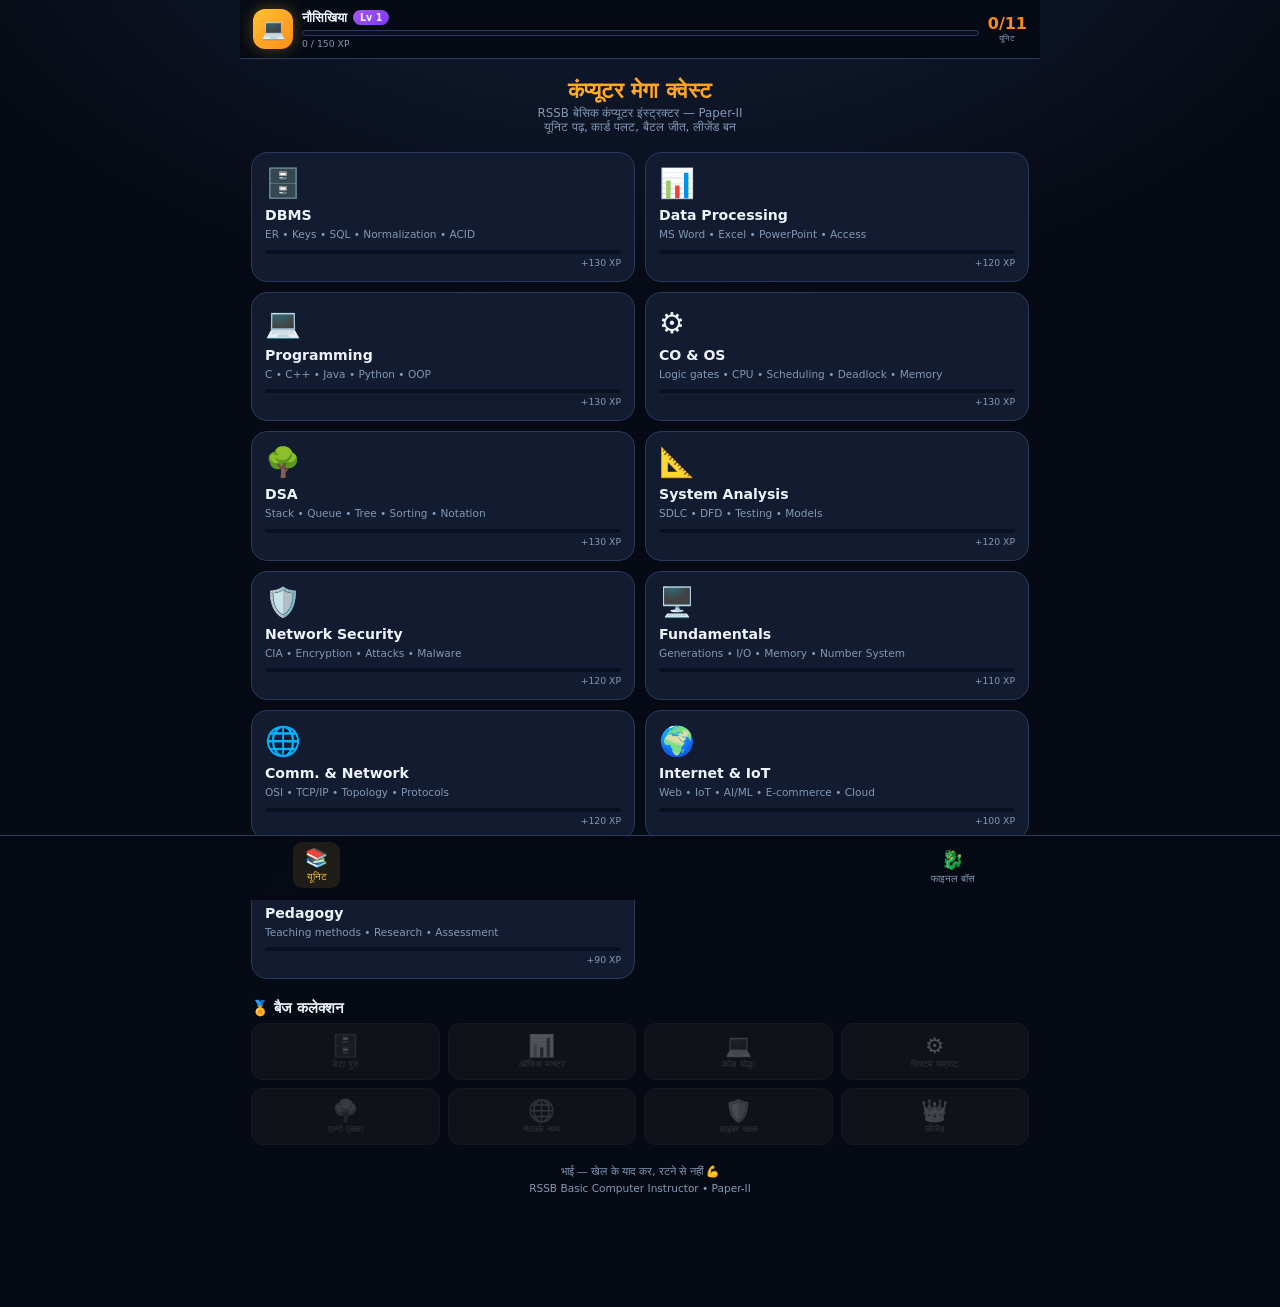
==== index.html @ d4d7d1fe "Initial commit: Computer Mega Quest — RSSB Paper-II learning app Interactive offline learning app fo" ====
<!DOCTYPE html>
<html lang="hi">
<head>
<meta charset="UTF-8">
<meta name="viewport" content="width=device-width,initial-scale=1,maximum-scale=1,user-scalable=no">
<title>कंप्यूटर मेगा क्वेस्ट — RSSB Paper-II</title>
<link rel="stylesheet" href="css/style.css">
</head>
<body>

<div class="hud">
  <div class="hRow">
    <div class="av" id="av">💻</div>
    <div class="hM">
      <div class="hN"><span id="ttl">नौसिखिया</span><span class="tag" id="lvT">Lv 1</span></div>
      <div class="xb"><i id="xf"></i></div>
      <div class="xt" id="xt">0 / 150 XP</div>
    </div>
    <div class="st"><div class="n" id="dn">0/0</div><div class="l">यूनिट</div></div>
  </div>
</div>

<div class="pop" id="pop"></div>
<div class="lu" id="lu"><div>
  <div class="b">🎉</div><h2 id="luT">LEVEL UP!</h2><p id="luS"></p>
  <button class="btn" style="width:200px;margin:0 auto" onclick="document.getElementById('lu').classList.remove('on')">चालू रख 🚀</button>
</div></div>

<!-- HOME -->
<div class="pg on" id="pH">
  <div class="hero"><h1>कंप्यूटर मेगा क्वेस्ट</h1>
  <p>RSSB बेसिक कंप्यूटर इंस्ट्रक्टर — Paper-II<br>यूनिट पढ़, कार्ड पलट, बैटल जीत, लीजेंड बन</p></div>
  <div class="cg" id="cg"></div>
  <div class="sec">🏅 बैज कलेक्शन</div>
  <div class="bg" id="bgs"></div>
</div>

<!-- FINAL BOSS -->
<div class="pg" id="pB">
  <div class="hero"><h1>🐉 फाइनल बॉस</h1><p>सारी यूनिट से मिक्स — 40 सवाल, 3 जान</p></div>
  <div class="blk" id="fbStart">
    <h3>👹 बॉस: "RSSB परीक्षक"</h3>
    <p style="line-height:1.75">• <b>40 सवाल</b> — सभी यूनिट से मिक्स<br>
    • <b>3 ❤️ जान</b> — गलत = 1 जान कम<br>
    • combo = <b>डबल XP</b> 🔥<br>
    • जीत = <b>👑 लीजेंड बैज</b></p>
    <div class="tr">⚠️ पहले सारी यूनिट पढ़ ले भाई — फिर बॉस से भिड़।</div>
    <button class="btn" onclick="bStart('FINAL')">⚔️ फाइनल बैटल</button>
  </div>
</div>

<div class="ft">भाई — खेल के याद कर, रटने से नहीं 💪<br>RSSB Basic Computer Instructor • Paper-II</div>

<nav>
  <button class="on" data-p="pH"><span class="ic">📚</span>यूनिट</button>
  <button data-p="pB"><span class="ic">🐉</span>फाइनल बॉस</button>
</nav>

<!-- SHEET -->
<div class="sh" id="sh">
  <div class="shT"><button class="x" onclick="closeSh()">✕</button><div class="tt" id="shTitle"></div></div>
  <div class="tabs" id="shTabs"></div>
  <div id="shBody"></div>
</div>

<!-- ===== CONTENT CONTAINERS (must load first) ===== -->
<script src="data/content.js"></script>

<!-- ===== ENGINE ===== -->
<script src="js/state.js"></script>
<script src="js/chapters.js"></script>

<!-- ===== LABS (load before the units that embed them) ===== -->
<script src="js/labs/core.js"></script>
<script src="js/labs/sql.js"></script>
<script src="js/labs/office.js"></script>
<script src="js/labs/numsys.js"></script>
<script src="js/labs/code.js"></script>
<script src="js/labs/dsa.js"></script>
<script src="js/labs/os.js"></script>
<script src="js/labs/network.js"></script>
<script src="js/labs/security.js"></script>

<!-- ===== PAPER-II UNITS (exam-weight order) ===== -->
<script src="data/paper2/u-dbms.js"></script>
<script src="data/paper2/u-office.js"></script>
<script src="data/paper2/u-prog.js"></script>
<script src="data/paper2/u-coaos.js"></script>
<script src="data/paper2/u-dsa.js"></script>
<script src="data/paper2/u-sad.js"></script>
<script src="data/paper2/u-security.js"></script>
<script src="data/paper2/u-foc.js"></script>
<script src="data/paper2/u-network.js"></script>
<script src="data/paper2/u-iot.js"></script>
<script src="data/paper2/u-pedagogy.js"></script>

<!-- ===== ENGINE (runtime) ===== -->
<script src="js/sheet.js"></script>
<script src="js/battle.js"></script>
<script src="js/app.js"></script>
</body>
</html>
---- css/style.css ----
:root{--bg:#060a14;--card:#121b2f;--card2:#1a2742;--line:#293a5c;--ink:#eef3fa;--dim:#8298b6;
--gold:#ffc233;--amber:#ff8c1a;--grn:#26d07c;--red:#ff4d5e;--cyan:#22d3ee;--pur:#a855f7}
*{box-sizing:border-box;margin:0;padding:0;-webkit-tap-highlight-color:transparent}
body{font-family:'Noto Sans Devanagari',system-ui,sans-serif;
 background:radial-gradient(1200px 700px at 50% -10%,#15223c,#060a14 62%);color:var(--ink);
 min-height:100vh;padding:0 11px 92px;max-width:800px;margin:0 auto}

/* HUD */
.hud{position:sticky;top:0;z-index:80;background:rgba(6,10,20,.94);backdrop-filter:blur(12px);
 margin:0 -11px;padding:9px 13px;border-bottom:1px solid var(--line)}
.hRow{display:flex;align-items:center;gap:9px}
.av{width:40px;height:40px;border-radius:12px;background:linear-gradient(135deg,var(--gold),var(--amber));
 display:grid;place-items:center;font-size:1.25rem;cursor:pointer;flex-shrink:0;
 box-shadow:0 0 16px rgba(255,194,51,.3)}
.av:active{transform:scale(.92)}
.hM{flex:1;min-width:0}
.hN{font-size:.8rem;font-weight:800;display:flex;gap:6px;align-items:center}
.tag{background:linear-gradient(135deg,var(--pur),#7c3aed);font-size:.6rem;padding:2px 7px;border-radius:20px;font-weight:800}
.xb{height:6px;background:#0a1020;border-radius:8px;overflow:hidden;margin-top:4px;border:1px solid var(--line)}
.xb i{display:block;height:100%;width:0;border-radius:8px;background:linear-gradient(90deg,var(--gold),var(--amber));
 transition:width .7s cubic-bezier(.34,1.56,.64,1);box-shadow:0 0 10px rgba(255,194,51,.6)}
.xt{font-size:.58rem;color:var(--dim);margin-top:2px}
.st{text-align:center;flex-shrink:0}
.st .n{font-size:1rem;font-weight:900;color:var(--amber)}
.st .l{font-size:.53rem;color:var(--dim)}

.hero{text-align:center;padding:18px 0 4px}
.hero h1{font-size:1.4rem;font-weight:900;background:linear-gradient(90deg,#ffc233,#ff8c1a,#ffc233);
 background-size:200%;-webkit-background-clip:text;background-clip:text;-webkit-text-fill-color:transparent;
 animation:sh 3s linear infinite}
@keyframes sh{to{background-position:200%}}
.hero p{color:var(--dim);font-size:.74rem;margin-top:3px}

/* CHAPTER GRID */
.cg{display:grid;grid-template-columns:1fr 1fr;gap:10px;margin-top:14px}
.ch{background:var(--card);border:1px solid var(--line);border-radius:16px;padding:13px;cursor:pointer;
 transition:.22s;position:relative;overflow:hidden}
.ch:active{transform:scale(.97)}
.ch.done{border-color:rgba(38,208,124,.4);background:linear-gradient(160deg,rgba(38,208,124,.08),var(--card))}
.ch .ic{font-size:1.8rem}
.ch .t{font-weight:900;font-size:.88rem;margin-top:6px;line-height:1.3}
.ch .s{font-size:.66rem;color:var(--dim);margin-top:3px;line-height:1.35}
.ch .bar{height:4px;background:#0a1020;border-radius:4px;margin-top:8px;overflow:hidden}
.ch .bar i{display:block;height:100%;width:0;background:linear-gradient(90deg,var(--grn),#5ee9a6);
 border-radius:4px;transition:width .6s}
.ch .pc{font-size:.58rem;color:var(--dim);margin-top:3px;text-align:right}
.ch .tick{position:absolute;top:9px;right:9px;width:19px;height:19px;border-radius:50%;background:var(--grn);
 color:#04140b;font-size:.66rem;display:none;place-items:center;font-weight:900}
.ch.done .tick{display:grid}

.sec{font-size:.92rem;font-weight:900;margin:20px 0 6px;display:flex;align-items:center;gap:7px}
.bg{display:grid;grid-template-columns:repeat(4,1fr);gap:8px}
.b1{background:var(--card2);border:1px solid var(--line);border-radius:12px;padding:9px 4px;text-align:center;
 opacity:.3;filter:grayscale(1);transition:.4s}
.b1.on{opacity:1;filter:none;border-color:var(--gold);box-shadow:0 0 12px rgba(255,194,51,.2)}
.b1 .i{font-size:1.35rem}
.b1 .n{font-size:.54rem;color:var(--dim);margin-top:2px;line-height:1.15}

/* SHEET */
.sh{position:fixed;inset:0;background:var(--bg);z-index:200;display:none;overflow-y:auto;padding:0 13px 40px;
 animation:up .32s cubic-bezier(.16,1,.3,1)}
.sh.on{display:block}
@keyframes up{from{transform:translateY(100%)}to{transform:translateY(0)}}
.shT{position:sticky;top:0;background:rgba(6,10,20,.96);backdrop-filter:blur(10px);margin:0 -13px;
 padding:11px 13px;display:flex;align-items:center;gap:9px;border-bottom:1px solid var(--line);z-index:5}
.x{width:32px;height:32px;border-radius:10px;background:var(--card);border:1px solid var(--line);
 color:var(--ink);font-size:1.05rem;cursor:pointer;display:grid;place-items:center;flex-shrink:0}
.shT .tt{font-weight:900;font-size:.92rem;flex:1;line-height:1.3}
.tabs{display:flex;gap:6px;padding:10px 0;overflow-x:auto;scrollbar-width:none}
.tabs::-webkit-scrollbar{display:none}
.tb{flex-shrink:0;background:var(--card);border:1px solid var(--line);color:var(--dim);border-radius:18px;
 padding:6px 13px;font-family:inherit;font-size:.73rem;font-weight:800;cursor:pointer}
.tb.on{background:var(--gold);color:#07101f;border-color:var(--gold)}
.tp{display:none}.tp.on{display:block;animation:fd .25s}
@keyframes fd{from{opacity:0;transform:translateY(6px)}to{opacity:1}}

.blk{background:var(--card);border:1px solid var(--line);border-radius:15px;padding:13px;margin:10px 0}
.blk h3{font-size:.97rem;margin-bottom:7px;display:flex;gap:6px;align-items:center}
.blk p,.blk li{font-size:.85rem;line-height:1.65;color:#d5e0ee}
.blk ul{margin-left:16px;margin-top:4px}.blk li{margin:3px 0}
b{color:#fff}
.hl{background:linear-gradient(180deg,transparent 56%,rgba(255,194,51,.35) 56%);color:#fff;font-weight:800;padding:0 3px}
.tk{background:linear-gradient(135deg,rgba(38,208,124,.12),transparent);border-left:3px solid var(--grn);
 padding:9px 11px;border-radius:8px;margin:8px 0;font-size:.82rem;line-height:1.6}
.tr{background:linear-gradient(135deg,rgba(255,77,94,.12),transparent);border-left:3px solid var(--red);
 padding:9px 11px;border-radius:8px;margin:8px 0;font-size:.82rem;line-height:1.6}
table{width:100%;border-collapse:collapse;margin:8px 0;font-size:.78rem}
th,td{border:1px solid var(--line);padding:6px 8px;text-align:right;direction:rtl}
th{background:var(--card2);color:var(--gold);font-weight:800}
.img{width:100%;border-radius:12px;margin:8px 0;border:1px solid var(--line)}
.cap{font-size:.66rem;color:var(--dim);text-align:center;margin-top:-4px;margin-bottom:8px}

/* VISUAL DIAGRAMS */
.viz{background:var(--card2);border:1px solid var(--line);border-radius:12px;padding:12px;margin:9px 0}
.viz svg{width:100%;height:auto}
.bar2{display:flex;align-items:center;gap:8px;margin:6px 0}
.bar2 .lb{font-size:.72rem;width:78px;flex-shrink:0;text-align:right}
.bar2 .bx{flex:1;height:20px;background:#0a1020;border-radius:6px;overflow:hidden}
.bar2 .bx i{display:block;height:100%;border-radius:6px;transition:width 1s cubic-bezier(.34,1.56,.64,1)}
.bar2 .vl{font-size:.7rem;font-weight:800;width:52px;text-align:left;color:var(--gold)}

/* FLIP */
.fg{display:grid;grid-template-columns:1fr 1fr;gap:9px}
.fl{perspective:800px;height:96px;cursor:pointer}
.fi{position:relative;width:100%;height:100%;transition:transform .55s cubic-bezier(.34,1.56,.64,1);
 transform-style:preserve-3d}
.fl.on .fi{transform:rotateY(180deg)}
.fF,.fB{position:absolute;inset:0;backface-visibility:hidden;border-radius:13px;display:grid;place-items:center;
 padding:9px;text-align:center;border:1px solid var(--line)}
.fF{background:linear-gradient(135deg,var(--card2),var(--card))}
.fF .q{font-size:.76rem;font-weight:800;line-height:1.4}
.fB{background:linear-gradient(135deg,#1e3a5f,#2c5f8a);transform:rotateY(180deg)}
.fB .a{font-size:.84rem;font-weight:900;color:var(--gold);line-height:1.3}
.fB .s{font-size:.64rem;color:#bcd4ea;margin-top:4px}

/* BATTLE */
.bt{display:flex;justify-content:space-between;gap:9px;margin-bottom:9px}
.hp{flex:1}
.hpL{font-size:.6rem;color:var(--dim);display:flex;justify-content:space-between;margin-bottom:2px}
.hpB{height:8px;background:#0a1020;border-radius:8px;overflow:hidden;border:1px solid var(--line)}
.hpB i{display:block;height:100%;width:100%;border-radius:8px;transition:width .5s;
 background:linear-gradient(90deg,var(--grn),#5ee9a6)}
.hpB.f i{background:linear-gradient(90deg,var(--red),#ff8b96)}
.cmb{font-size:.7rem;font-weight:900;color:var(--amber);min-width:46px;text-align:center;align-self:center}
.qN{font-size:.62rem;color:var(--gold);font-weight:800;letter-spacing:1px;margin-bottom:5px}
.qT{font-size:.97rem;font-weight:800;line-height:1.55;margin-bottom:11px}
.op{display:flex;gap:9px;align-items:flex-start;width:100%;text-align:right;direction:rtl;background:var(--card2);
 border:1px solid var(--line);border-radius:11px;padding:11px 13px;margin:7px 0;cursor:pointer;
 font-family:inherit;font-size:.86rem;color:var(--ink);transition:.14s;line-height:1.45}
.op:active{transform:scale(.98)}
.op .lb{direction:ltr;font-weight:900;color:var(--gold);flex-shrink:0}
.op.ok{background:rgba(38,208,124,.18);border-color:var(--grn);animation:pop .3s}
.op.no{background:rgba(255,77,94,.18);border-color:var(--red);animation:shk .3s}
@keyframes pop{50%{transform:scale(1.03)}}
@keyframes shk{25%{transform:translateX(-5px)}75%{transform:translateX(5px)}}
.ex{margin-top:10px;background:rgba(255,194,51,.08);border-left:3px solid var(--gold);border-radius:8px;
 padding:9px 11px;font-size:.81rem;line-height:1.6;display:none}
.ex.on{display:block;animation:fd .25s}
.btn{width:100%;border:none;border-radius:12px;padding:13px;font-family:inherit;font-weight:900;font-size:.9rem;
 cursor:pointer;background:linear-gradient(135deg,var(--gold),var(--amber));color:#07101f;margin-top:11px;
 box-shadow:0 5px 18px rgba(255,140,26,.25)}
.btn:disabled{opacity:.35;box-shadow:none}
.btn.gh{background:var(--card);color:var(--ink);border:1px solid var(--line);box-shadow:none}
.res{text-align:center;padding:20px 10px}
.res .rb{font-size:2.7rem;font-weight:900;color:var(--gold);margin:5px 0}
.res .rm{color:var(--dim);font-size:.85rem;margin-bottom:12px}
.rr{display:flex;justify-content:space-around;margin:14px 0}
.rr div{font-size:.72rem;color:var(--dim)}
.rr b{display:block;font-size:1.35rem;margin-bottom:2px}

.pop{position:fixed;left:50%;top:36%;transform:translateX(-50%);font-size:1.5rem;font-weight:900;
 color:var(--gold);text-shadow:0 0 16px rgba(255,194,51,.8);pointer-events:none;z-index:400;opacity:0}
.pop.go{animation:fly 1s ease-out}
@keyframes fly{0%{opacity:1;transform:translate(-50%,0) scale(.6)}
 40%{opacity:1;transform:translate(-50%,-28px) scale(1.2)}100%{opacity:0;transform:translate(-50%,-80px)}}
.lu{position:fixed;inset:0;background:rgba(6,10,20,.95);z-index:500;display:none;place-items:center;text-align:center}
.lu.on{display:grid;animation:fd .3s}
.lu .b{font-size:3.2rem;animation:bo 1s infinite}
@keyframes bo{50%{transform:translateY(-12px)}}
.lu h2{font-size:1.6rem;margin:8px 0 4px;background:linear-gradient(90deg,var(--gold),var(--amber));
 -webkit-background-clip:text;background-clip:text;-webkit-text-fill-color:transparent}
.lu p{color:var(--dim);font-size:.85rem;margin-bottom:14px}

nav{position:fixed;bottom:0;left:0;right:0;background:rgba(6,10,20,.96);border-top:1px solid var(--line);
 display:flex;justify-content:space-around;padding:8px 4px 10px;z-index:90;backdrop-filter:blur(12px)}
nav button{background:none;border:none;color:var(--dim);font-family:inherit;font-size:.63rem;display:flex;
 flex-direction:column;align-items:center;gap:2px;cursor:pointer;padding:5px 12px;border-radius:9px;transition:.2s}
nav button .ic{font-size:1.15rem}
nav button.on{color:var(--gold);background:rgba(255,194,51,.1);transform:translateY(-2px)}
.pg{display:none}.pg.on{display:block;animation:fd .28s}
.ft{text-align:center;color:var(--dim);font-size:.66rem;margin:18px 0;line-height:1.6}

/* ===== PAPER-II LABS ===== */
.sqlLab{background:var(--card2);border:1px solid var(--line);border-radius:12px;padding:11px;margin:9px 0}
.sqlIn{width:100%;background:#0a1020;border:1px solid var(--line);border-radius:9px;padding:10px 12px;
 color:#7ee0ff;font-family:ui-monospace,Consolas,monospace;font-size:.82rem;line-height:1.5;outline:none;resize:vertical}
.sqlIn:focus{border-color:var(--cyan);box-shadow:0 0 0 3px rgba(34,211,238,.1)}
.sqlBar{display:flex;gap:7px;margin-top:8px}
.sqlBtn{flex:1;border:1px solid var(--line);border-radius:9px;padding:9px;font-family:inherit;font-weight:800;
 font-size:.8rem;cursor:pointer;background:var(--card);color:var(--ink)}
.sqlBtn.go{background:linear-gradient(135deg,var(--cyan),#0ea5e9);color:#04121b;border-color:transparent}
.sqlBtn:active{transform:scale(.97)}
.sqlChips{display:flex;flex-wrap:wrap;gap:6px;margin-top:9px}
.sqlChip{background:var(--card);border:1px solid var(--line);color:var(--dim);border-radius:16px;
 padding:6px 11px;font-family:inherit;font-size:.7rem;font-weight:700;cursor:pointer}
.sqlChip:active{transform:scale(.96)}
.sqlChip.danger{border-color:rgba(255,77,94,.5);color:#ff8b96}
.sqlOut{margin-top:10px;background:#0a1020;border:1px solid var(--line);border-radius:9px;padding:10px;min-height:52px}
.sqlT{width:100%;border-collapse:collapse;font-size:.75rem;font-family:ui-monospace,Consolas,monospace}
.sqlT th{background:var(--card2);color:var(--cyan);border:1px solid var(--line);padding:5px 7px;text-align:left;direction:ltr}
.sqlT td{border:1px solid var(--line);padding:5px 7px;text-align:left;direction:ltr;color:#d5e0ee}
.sqlNote{font-size:.76rem;line-height:1.6;color:var(--dim);margin-top:7px}
.sqlNote code{background:var(--card2);padding:1px 5px;border-radius:4px;color:var(--gold)}
.sqlErr{color:#ff8b96}
.sqlWarn{color:#ffd27f}
.pTag{font-size:.55rem;padding:2px 7px;border-radius:20px;font-weight:800;background:linear-gradient(135deg,var(--cyan),#0ea5e9);color:#04121b}

/* ===== RIBBON SIMULATOR ===== */
.ribLab{background:var(--card2);border:1px solid var(--line);border-radius:12px;padding:11px;margin:9px 0}
.ribHead{margin-bottom:9px}
.ribAsk{font-size:.86rem;font-weight:800;line-height:1.55;min-height:22px}
.ribBar{display:flex;gap:7px;align-items:center;margin-top:8px}
.ribScore{font-size:.72rem;font-weight:800;color:var(--gold);white-space:nowrap}
.ribFb{font-size:.78rem;line-height:1.6;margin-top:7px;min-height:20px}
.ribOk{color:var(--grn);font-weight:800}
.ribNo{color:var(--red);font-weight:800}
.ribTabs{display:flex;gap:3px;overflow-x:auto;scrollbar-width:none;border-bottom:2px solid var(--gold);padding-bottom:0}
.ribTabs::-webkit-scrollbar{display:none}
.ribTab{flex-shrink:0;background:transparent;border:none;border-radius:7px 7px 0 0;color:var(--dim);
 font-family:inherit;font-size:.74rem;font-weight:800;padding:7px 11px;cursor:pointer;direction:ltr}
.ribTab.on{background:var(--gold);color:#07101f}
.ribPane{background:#0a1020;border:1px solid var(--line);border-top:none;border-radius:0 0 9px 9px;
 padding:9px;display:flex;gap:9px;overflow-x:auto;scrollbar-width:none}
.ribPane::-webkit-scrollbar{display:none}
.ribGrp{flex-shrink:0;border-right:1px solid var(--line);padding-right:9px;min-width:118px}
.ribGrp:last-child{border-right:none}
.ribGrpN{font-size:.6rem;color:var(--dim);text-align:center;margin-bottom:5px;font-weight:800;
 text-transform:uppercase;letter-spacing:.4px;direction:ltr}
.ribCmds{display:flex;flex-wrap:wrap;gap:4px}
.ribCmd{background:var(--card);border:1px solid var(--line);color:#d5e0ee;border-radius:6px;
 padding:5px 8px;font-family:inherit;font-size:.68rem;cursor:pointer;direction:ltr;text-align:left}
.ribCmd:hover{border-color:var(--cyan);color:var(--cyan)}
.ribCmd:active{transform:scale(.96)}

/* ===== EXCEL SANDBOX ===== */
.xlT{border-collapse:collapse;font-size:.75rem;font-family:ui-monospace,Consolas,monospace;margin-bottom:9px}
.xlT th{background:var(--card);color:var(--dim);border:1px solid var(--line);padding:4px 12px;direction:ltr}
.xlT td{background:#0a1020;border:1px solid var(--line);padding:4px 12px;color:#d5e0ee;direction:ltr;text-align:right}
.xlRes{font-family:ui-monospace,Consolas,monospace;font-size:.85rem;color:var(--grn);direction:ltr}
.xlRes b{color:var(--gold);font-size:1.05rem}

/* ===== SHARED LAB BITS ===== */
.stepT{border-collapse:collapse;font-size:.72rem;font-family:ui-monospace,Consolas,monospace;width:100%;margin:6px 0}
.stepT th{background:var(--card2);color:var(--cyan);border:1px solid var(--line);padding:4px 7px;direction:ltr;text-align:left}
.stepT td{border:1px solid var(--line);padding:4px 7px;color:#d5e0ee;direction:ltr;text-align:left}
.nsBar{display:flex;gap:6px;align-items:center}
.nsIn{flex:1;min-width:60px;background:#0a1020;border:1px solid var(--line);border-radius:8px;padding:9px 11px;
 color:#7ee0ff;font-family:ui-monospace,Consolas,monospace;font-size:.85rem;outline:none;direction:ltr}
.nsIn:focus{border-color:var(--cyan)}
.nsSel{background:var(--card);border:1px solid var(--line);color:var(--ink);border-radius:8px;padding:9px 6px;
 font-family:inherit;font-size:.75rem;font-weight:700;outline:none}
.nsStep{font-size:.78rem;color:var(--dim);margin-top:8px;line-height:1.6}
.nsEq{font-size:.82rem;color:var(--gold);font-weight:800;margin:4px 0;direction:ltr}
.nsRes{margin-top:9px;padding:9px;background:rgba(38,208,124,.12);border-left:3px solid var(--grn);
 border-radius:8px;font-size:.95rem;font-weight:800;direction:ltr;color:#d5e0ee}
.nsRes b{color:var(--grn)}

/* ===== CODE LAB ===== */
.cdLang{display:inline-block;background:var(--pur);color:#fff;font-size:.6rem;font-weight:800;
 padding:2px 9px;border-radius:20px;margin-bottom:6px;direction:ltr}
.cdCode{background:#0a1020;border:1px solid var(--line);border-radius:9px;padding:11px;overflow-x:auto;
 font-family:ui-monospace,Consolas,monospace;font-size:.78rem;line-height:1.65;color:#7ee0ff;
 direction:ltr;text-align:left;white-space:pre}
.cdAsk{font-size:.82rem;font-weight:800;margin:9px 0 3px}

/* ===== DSA VISUALIZER ===== */
.dsaRow{display:flex;gap:6px;flex-wrap:wrap;margin:6px 0}
.dsaBox{min-width:34px;height:34px;display:grid;place-items:center;background:var(--card);border:1px solid var(--line);
 border-radius:8px;font-family:ui-monospace,monospace;font-size:.8rem;font-weight:800;color:#d5e0ee;direction:ltr}
.dsaBox.hot{background:rgba(255,194,51,.2);border-color:var(--gold);color:var(--gold)}
.stkWrap{display:flex;flex-direction:column-reverse;gap:4px;align-items:center;padding:8px;min-height:40px}
.stkCell{width:120px;padding:8px;text-align:center;background:var(--card);border:1px solid var(--line);
 border-radius:7px;font-family:ui-monospace,monospace;font-size:.8rem;font-weight:800;color:#d5e0ee;direction:ltr}
.stkCell.top{border-color:var(--gold);background:rgba(255,194,51,.14)}
.stkTop{color:var(--gold);font-size:.62rem}
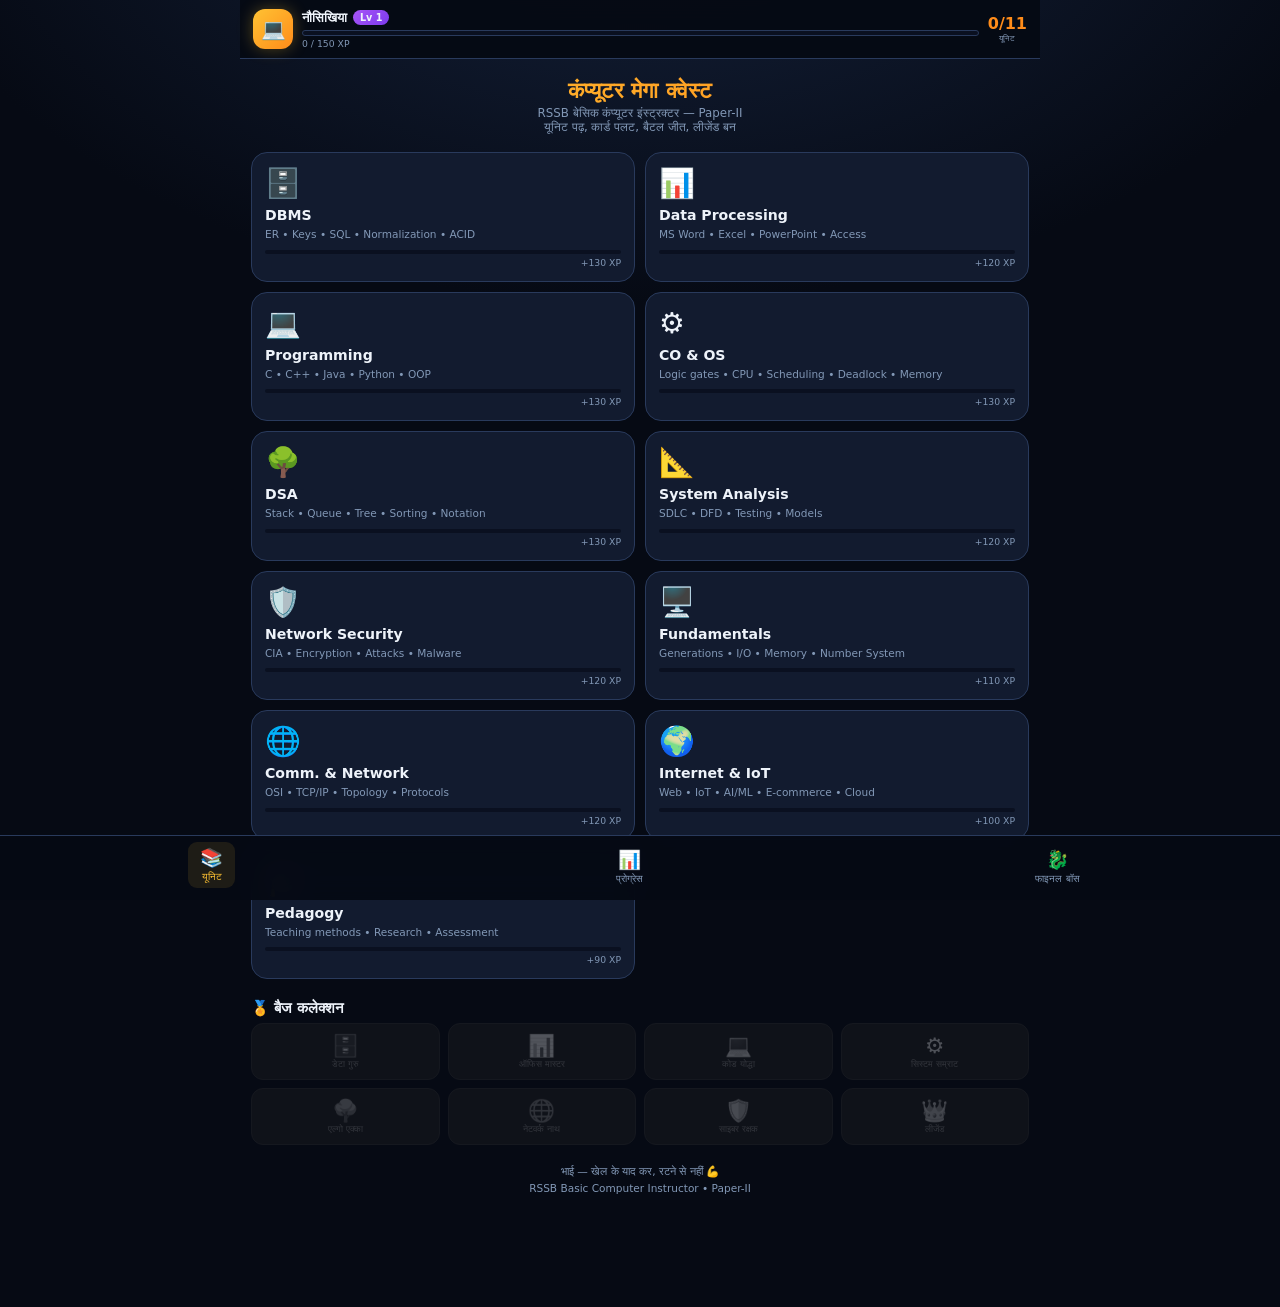
==== commit aac2317d: "Add retention & exam-prep layer: mistake bank, progress dashboard, test center Adds the memory/exam " ====
--- a/index.html
+++ b/index.html
@@ -30,9 +30,25 @@
 <div class="pg on" id="pH">
   <div class="hero"><h1>कंप्यूटर मेगा क्वेस्ट</h1>
   <p>RSSB बेसिक कंप्यूटर इंस्ट्रक्टर — Paper-II<br>यूनिट पढ़, कार्ड पलट, बैटल जीत, लीजेंड बन</p></div>
+  <div id="homeNudge"></div>
   <div class="cg" id="cg"></div>
   <div class="sec">🏅 बैज कलेक्शन</div>
   <div class="bg" id="bgs"></div>
+</div>
+
+<!-- PROGRESS -->
+<div class="pg" id="pP">
+  <div class="hero"><h1>📊 प्रोग्रेस</h1><p>कमज़ोर टॉपिक ढूँढ • गलतियाँ दोहरा • मॉक टेस्ट दे</p></div>
+  <div class="tabs" id="pTabs">
+    <button class="tb on" onclick="pTab(0,this)">📈 डैशबोर्ड</button>
+    <button class="tb" onclick="pTab(1,this)">🔁 रिवीज़न</button>
+    <button class="tb" onclick="pTab(2,this)">📝 टेस्ट सेंटर</button>
+  </div>
+  <div id="pBody">
+    <div class="tp on" id="pT0"></div>
+    <div class="tp" id="pT1"></div>
+    <div class="tp" id="pT2"></div>
+  </div>
 </div>
 
 <!-- FINAL BOSS -->
@@ -53,6 +69,7 @@
 
 <nav>
   <button class="on" data-p="pH"><span class="ic">📚</span>यूनिट</button>
+  <button data-p="pP"><span class="ic">📊</span>प्रोग्रेस</button>
   <button data-p="pB"><span class="ic">🐉</span>फाइनल बॉस</button>
 </nav>
 
@@ -69,6 +86,7 @@
 <!-- ===== ENGINE ===== -->
 <script src="js/state.js"></script>
 <script src="js/chapters.js"></script>
+<script src="js/tracker.js"></script>
 
 <!-- ===== LABS (load before the units that embed them) ===== -->
 <script src="js/labs/core.js"></script>
@@ -97,6 +115,7 @@
 <!-- ===== ENGINE (runtime) ===== -->
 <script src="js/sheet.js"></script>
 <script src="js/battle.js"></script>
+<script src="js/progress.js"></script>
 <script src="js/app.js"></script>
 </body>
 </html>
--- a/css/style.css
+++ b/css/style.css
@@ -263,3 +263,23 @@
  border-radius:7px;font-family:ui-monospace,monospace;font-size:.8rem;font-weight:800;color:#d5e0ee;direction:ltr}
 .stkCell.top{border-color:var(--gold);background:rgba(255,194,51,.14)}
 .stkTop{color:var(--gold);font-size:.62rem}
+
+/* ===== PROGRESS / MEMORY / TEST CENTER (LX upgrade) ===== */
+.weakDot{position:absolute;top:8px;left:8px;font-size:.8rem;opacity:.9;filter:drop-shadow(0 0 3px rgba(255,77,94,.6))}
+.qHead{display:flex;align-items:center;gap:8px;margin-bottom:2px}
+.qHead .qN{flex:1;margin-bottom:0}
+.bTimer{font-size:.62rem;font-weight:800;color:var(--dim);background:var(--card2);border:1px solid var(--line);
+ border-radius:20px;padding:3px 9px;flex-shrink:0;letter-spacing:.3px}
+.bTimer.low{color:#fff;background:var(--red);border-color:var(--red);animation:tpulse 1s infinite}
+@keyframes tpulse{50%{opacity:.55}}
+.bkStar{background:none;border:none;font-size:1.15rem;cursor:pointer;flex-shrink:0;color:var(--dim);
+ line-height:1;padding:2px 3px;transition:.15s}
+.bkStar:active{transform:scale(1.25)}
+.bkStar.on{color:var(--gold);text-shadow:0 0 8px rgba(255,194,51,.7)}
+.heat{display:grid;grid-template-columns:repeat(14,1fr);gap:3px;margin-top:9px}
+.heatDot{aspect-ratio:1;border-radius:3px;background:#0a1020;border:1px solid var(--line)}
+.heatDot.on{background:var(--grn);border-color:var(--grn);box-shadow:0 0 6px rgba(38,208,124,.4)}
+.fF{position:relative}
+.cardStar{position:absolute;top:4px;right:4px;background:none;border:none;font-size:.8rem;color:var(--dim);
+ cursor:pointer;line-height:1;padding:3px;z-index:2;opacity:.7}
+.cardStar.on{color:var(--gold);opacity:1}
